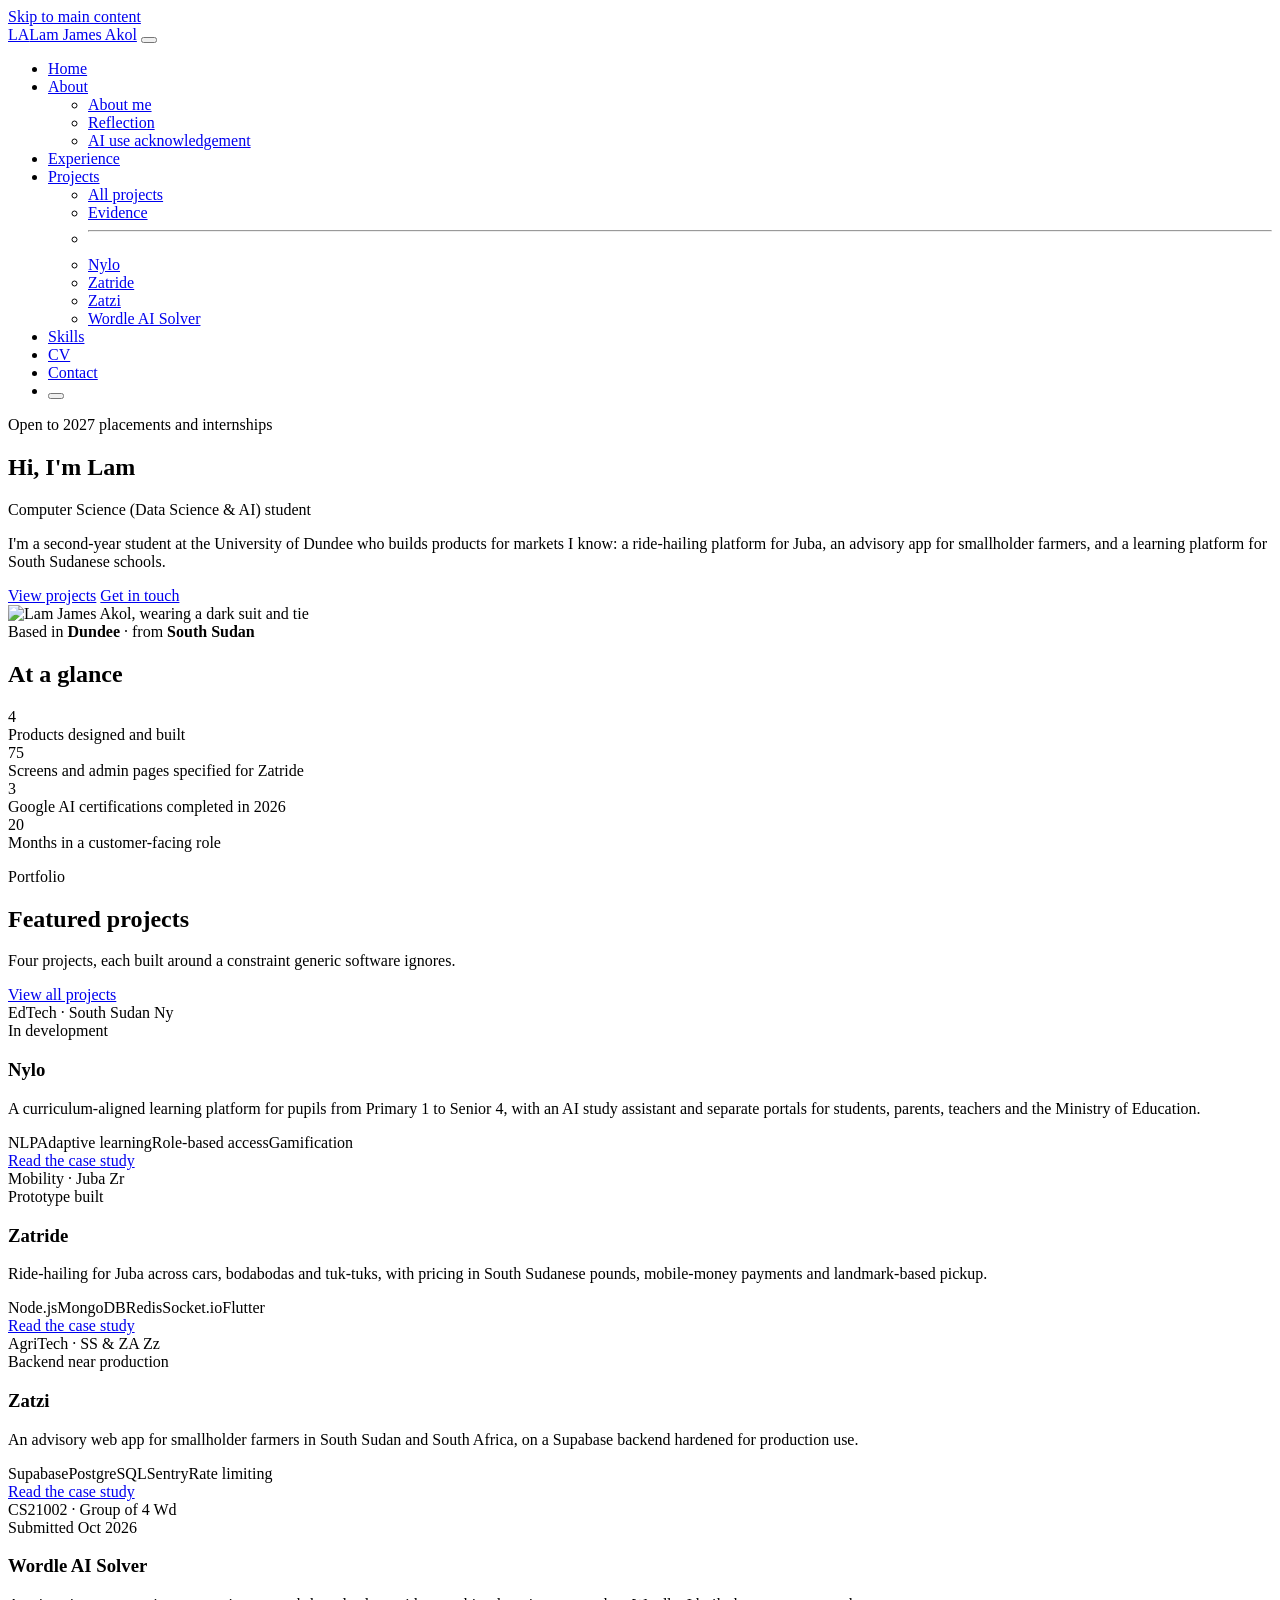
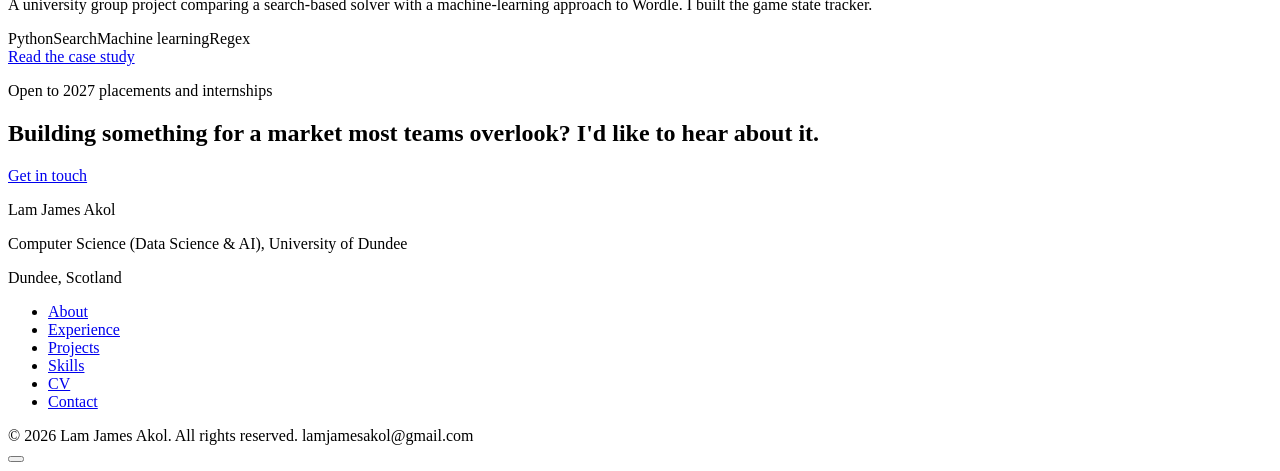
==== index.html @ db1b0ddf "Add home, about, contact and 404 pages Co-Authored-By: Claude Sonnet 5.5 <noreply@anthropic.com> Cla" ====
<!DOCTYPE html>
<html lang="en" data-bs-theme="dark">
<head>
<meta charset="utf-8">
<meta name="viewport" content="width=device-width, initial-scale=1">
<meta name="description" content="Lam James Akol, Computer Science (Data Science and AI) student at the University of Dundee, building software for markets across Africa.">
<meta name="author" content="Lam James Akol">
<title>Lam James Akol | Software for African markets</title>
<script>try{var t=localStorage.getItem('theme');if(t==='light'||t==='dark')document.documentElement.setAttribute('data-bs-theme',t);}catch(e){}</script>
<link rel="icon" href="images/favicon.svg" type="image/svg+xml">
<link rel="preconnect" href="https://fonts.googleapis.com">
<link rel="preconnect" href="https://fonts.gstatic.com" crossorigin>
<link rel="stylesheet" href="https://fonts.googleapis.com/css2?family=Archivo:wght@500;600;700;800&amp;family=Inter:wght@400;500;600&amp;family=JetBrains+Mono:wght@400;500&amp;display=swap">
<link rel="stylesheet" href="vendor/bootstrap/bootstrap.min.css">
<link rel="stylesheet" href="vendor/fontawesome/css/all.min.css">
<link rel="stylesheet" href="css/style.css">
</head>
<body>
<a class="skip-link" href="#main-content">Skip to main content</a>
<div class="visually-hidden" id="themeAnnouncement" aria-live="polite"></div>
<div class="scroll-progress" id="scrollProgress" role="progressbar" aria-label="Page scroll progress" aria-valuemin="0" aria-valuemax="100" aria-valuenow="0"></div>

<header>
  <nav class="navbar navbar-expand-lg fixed-top site-nav" aria-label="Main">
    <div class="container">
      <a class="brand" href="index.html"><span class="brand-mark" aria-hidden="true">LA</span>Lam James Akol</a>
      <button class="navbar-toggler" type="button" data-bs-toggle="collapse" data-bs-target="#mainNav" aria-controls="mainNav" aria-expanded="false" aria-label="Toggle navigation" title="Toggle navigation">
        <i class="fa-solid fa-bars" aria-hidden="true"></i>
      </button>
      <div class="collapse navbar-collapse" id="mainNav">
        <ul class="navbar-nav ms-auto align-items-lg-center gap-lg-1">
          <li class="nav-item"><a class="nav-link active" aria-current="page" href="index.html">Home</a></li>
          <li class="nav-item dropdown">
            <a class="nav-link dropdown-toggle" href="about.html" role="button" data-bs-toggle="dropdown" aria-expanded="false">About</a>
            <ul class="dropdown-menu">
              <li><a class="dropdown-item" href="about.html">About me</a></li>
              <li><a class="dropdown-item" href="about.html#reflection">Reflection</a></li>
              <li><a class="dropdown-item" href="about.html#ai-acknowledgement">AI use acknowledgement</a></li>
            </ul>
          </li>
          <li class="nav-item"><a class="nav-link" href="work-experience.html">Experience</a></li>
          <li class="nav-item dropdown">
            <a class="nav-link dropdown-toggle" href="projects.html" role="button" data-bs-toggle="dropdown" aria-expanded="false">Projects</a>
            <ul class="dropdown-menu">
              <li><a class="dropdown-item" href="projects.html">All projects</a></li>
              <li><a class="dropdown-item" href="projects.html#evidence">Evidence</a></li>
              <li><hr class="dropdown-divider"></li>
            <li><a class="dropdown-item" href="nylo.html">Nylo</a></li>
            <li><a class="dropdown-item" href="zatride.html">Zatride</a></li>
            <li><a class="dropdown-item" href="zatzi.html">Zatzi</a></li>
            <li><a class="dropdown-item" href="wordle-ai-solver.html">Wordle AI Solver</a></li>
            </ul>
          </li>
          <li class="nav-item"><a class="nav-link" href="skills.html">Skills</a></li>
          <li class="nav-item"><a class="nav-link" href="cv.html">CV</a></li>
          <li class="nav-item"><a class="nav-link" href="contact.html">Contact</a></li>
          <li class="nav-item ms-lg-2 mt-2 mt-lg-0">
            <button class="theme-toggle" id="themeToggle" type="button" aria-label="Switch to light mode" title="Switch to light mode"><i class="fa-solid fa-sun" aria-hidden="true"></i></button>
          </li>
        </ul>
      </div>
    </div>
  </nav>
</header>

<main id="main-content">

  <section class="hero">
    <div class="container">
      <div class="row align-items-center">
        <div class="col-lg-7">
          <span class="status-pill"><span class="status-dot" aria-hidden="true"></span>Open to 2027 placements and internships</span>
          <h1>Hi, I'm <span class="text-accent">Lam</span></h1>
          <p class="hero-role" id="typingText" data-phrases='["Computer Science (Data Science &amp; AI) student", "Building software for Africa", "Founder of Zatzi"]'><span class="typing-value">Computer Science (Data Science &amp; AI) student</span><span class="typing-caret" aria-hidden="true"></span></p>
          <p class="lead-custom mb-4">I'm a second-year student at the University of Dundee who builds products for markets I know: a ride-hailing platform for Juba, an advisory app for smallholder farmers, and a learning platform for South Sudanese schools.</p>
          <div class="hero-buttons d-flex flex-wrap gap-3">
            <a class="btn btn-gold" href="projects.html"><i class="fa-solid fa-layer-group me-2" aria-hidden="true"></i>View projects</a>
            <a class="btn btn-line" href="contact.html"><i class="fa-solid fa-envelope me-2" aria-hidden="true"></i>Get in touch</a>
          </div>
        </div>
        <div class="col-lg-5">
          <div class="portrait">
            <img src="images/lam-james-akol.jpg" alt="Lam James Akol, wearing a dark suit and tie" width="640" height="640">
            <div class="portrait-tag">Based in <strong>Dundee</strong> · from <strong>South Sudan</strong></div>
          </div>
        </div>
      </div>
    </div>
  </section>

  <section class="pb-5" aria-labelledby="stats-heading">
    <div class="container">
      <h2 class="visually-hidden" id="stats-heading">At a glance</h2>
      <div class="stats reveal">
        <div class="stat"><div class="stat-number" data-count="4"><span class="value">4</span></div><div class="stat-label">Products designed and built</div></div>
        <div class="stat"><div class="stat-number" data-count="75"><span class="value">75</span></div><div class="stat-label">Screens and admin pages specified for Zatride</div></div>
        <div class="stat"><div class="stat-number" data-count="3"><span class="value">3</span></div><div class="stat-label">Google AI certifications completed in 2026</div></div>
        <div class="stat"><div class="stat-number" data-count="20"><span class="value">20</span></div><div class="stat-label">Months in a customer-facing role</div></div>
      </div>
    </div>
  </section>

  <section class="section">
    <div class="container">
      <div class="section-head d-flex flex-wrap justify-content-between align-items-end gap-3">
        <div>
          <p class="eyebrow">Portfolio</p>
          <h2>Featured projects</h2>
          <p>Four projects, each built around a constraint generic software ignores.</p>
        </div>
        <a class="btn btn-line" href="projects.html">View all projects<i class="fa-solid fa-arrow-right ms-2" aria-hidden="true"></i></a>
      </div>
      <div class="row g-4">
        <div class="col-md-6 project-col reveal" data-category="ai web mobile" data-delay="0">
          <article class="card project-card">
            <div class="project-plate" aria-hidden="true">
              <i class="plate-icon fa-solid fa-graduation-cap"></i>
              <span class="plate-code">EdTech · South Sudan</span>
              <span class="plate-mark">Ny</span>
            </div>
            <div class="card-body">
              <div class="project-meta"><span class="status-pill">In development</span></div>
              <h3 class="card-title">Nylo</h3>
              <p class="card-text">A curriculum-aligned learning platform for pupils from Primary 1 to Senior 4, with an AI study assistant and separate portals for students, parents, teachers and the Ministry of Education.</p>
              <div class="skill-tags"><span class="chip">NLP</span><span class="chip">Adaptive learning</span><span class="chip">Role-based access</span><span class="chip">Gamification</span></div>
              <a class="card-link-arrow stretched-link" href="nylo.html">Read the case study<i class="fa-solid fa-arrow-right" aria-hidden="true"></i></a>
            </div>
          </article>
        </div>
        <div class="col-md-6 project-col reveal" data-category="mobile backend" data-delay="1">
          <article class="card project-card">
            <div class="project-plate" aria-hidden="true">
              <i class="plate-icon fa-solid fa-motorcycle"></i>
              <span class="plate-code">Mobility · Juba</span>
              <span class="plate-mark">Zr</span>
            </div>
            <div class="card-body">
              <div class="project-meta"><span class="status-pill">Prototype built</span></div>
              <h3 class="card-title">Zatride</h3>
              <p class="card-text">Ride-hailing for Juba across cars, bodabodas and tuk-tuks, with pricing in South Sudanese pounds, mobile-money payments and landmark-based pickup.</p>
              <div class="skill-tags"><span class="chip">Node.js</span><span class="chip">MongoDB</span><span class="chip">Redis</span><span class="chip">Socket.io</span><span class="chip">Flutter</span></div>
              <a class="card-link-arrow stretched-link" href="zatride.html">Read the case study<i class="fa-solid fa-arrow-right" aria-hidden="true"></i></a>
            </div>
          </article>
        </div>
        <div class="col-md-6 project-col reveal" data-category="web backend ai" data-delay="0">
          <article class="card project-card">
            <div class="project-plate" aria-hidden="true">
              <i class="plate-icon fa-solid fa-seedling"></i>
              <span class="plate-code">AgriTech · SS &amp; ZA</span>
              <span class="plate-mark">Zz</span>
            </div>
            <div class="card-body">
              <div class="project-meta"><span class="status-pill">Backend near production</span></div>
              <h3 class="card-title">Zatzi</h3>
              <p class="card-text">An advisory web app for smallholder farmers in South Sudan and South Africa, on a Supabase backend hardened for production use.</p>
              <div class="skill-tags"><span class="chip">Supabase</span><span class="chip">PostgreSQL</span><span class="chip">Sentry</span><span class="chip">Rate limiting</span></div>
              <a class="card-link-arrow stretched-link" href="zatzi.html">Read the case study<i class="fa-solid fa-arrow-right" aria-hidden="true"></i></a>
            </div>
          </article>
        </div>
        <div class="col-md-6 project-col reveal" data-category="ai academic" data-delay="1">
          <article class="card project-card">
            <div class="project-plate" aria-hidden="true">
              <i class="plate-icon fa-solid fa-table-cells"></i>
              <span class="plate-code">CS21002 · Group of 4</span>
              <span class="plate-mark">Wd</span>
            </div>
            <div class="card-body">
              <div class="project-meta"><span class="status-pill">Submitted Oct 2026</span></div>
              <h3 class="card-title">Wordle AI Solver</h3>
              <p class="card-text">A university group project comparing a search-based solver with a machine-learning approach to Wordle. I built the game state tracker.</p>
              <div class="skill-tags"><span class="chip">Python</span><span class="chip">Search</span><span class="chip">Machine learning</span><span class="chip">Regex</span></div>
              <a class="card-link-arrow stretched-link" href="wordle-ai-solver.html">Read the case study<i class="fa-solid fa-arrow-right" aria-hidden="true"></i></a>
            </div>
          </article>
        </div>

      </div>
    </div>
  </section>

  <section class="cta-band">
    <div class="container">
      <div class="row align-items-center g-4">
        <div class="col-lg-8">
          <p class="eyebrow">Open to 2027 placements and internships</p>
          <h2 class="mb-0">Building something for a market most teams overlook? I'd like to hear about it.</h2>
        </div>
        <div class="col-lg-4 text-lg-end">
          <a class="btn btn-gold" href="contact.html"><i class="fa-solid fa-paper-plane me-2" aria-hidden="true"></i>Get in touch</a>
        </div>
      </div>
    </div>
  </section>

</main>

<footer class="site-footer">
  <div class="container">
    <div class="row g-4 align-items-start">
      <div class="col-md-5">
        <p class="footer-name mb-1">Lam James Akol</p>
        <p class="text-muted-custom mb-1">Computer Science (Data Science &amp; AI), University of Dundee</p>
        <p class="text-muted-custom mb-0"><i class="fa-solid fa-location-dot me-2" aria-hidden="true"></i>Dundee, Scotland</p>
      </div>
      <div class="col-md-4">
        <ul class="footer-links">
          <li><a href="about.html">About</a></li>
          <li><a href="work-experience.html">Experience</a></li>
          <li><a href="projects.html">Projects</a></li>
          <li><a href="skills.html">Skills</a></li>
          <li><a href="cv.html">CV</a></li>
          <li><a href="contact.html">Contact</a></li>
        </ul>
      </div>
      <div class="col-md-3">
        <div class="social-links justify-content-md-end">
          <a href="https://www.linkedin.com/in/lam-james-akol-zakayo-65b657388/" target="_blank" rel="noopener noreferrer" aria-label="LinkedIn profile" title="LinkedIn"><i class="fa-brands fa-linkedin-in" aria-hidden="true"></i></a>
          <a href="https://github.com/itsnotlambo" target="_blank" rel="noopener noreferrer" aria-label="GitHub profile" title="GitHub"><i class="fa-brands fa-github" aria-hidden="true"></i></a>
          <a href="contact.html" aria-label="Contact page" title="Contact"><i class="fa-solid fa-envelope" aria-hidden="true"></i></a>
        </div>
      </div>
    </div>
    <div class="footer-bottom d-flex flex-wrap justify-content-between gap-2">
      <span>&copy; <span id="year">2026</span> Lam James Akol. All rights reserved.</span>
      <span>lamjamesakol@gmail.com</span>
    </div>
  </div>
</footer>

<button class="back-to-top" id="backToTop" type="button" aria-label="Back to top" title="Back to top"><i class="fa-solid fa-arrow-up" aria-hidden="true"></i></button>

<script src="vendor/bootstrap/bootstrap.bundle.min.js"></script>
<script src="js/main.js"></script>
</body>
</html>
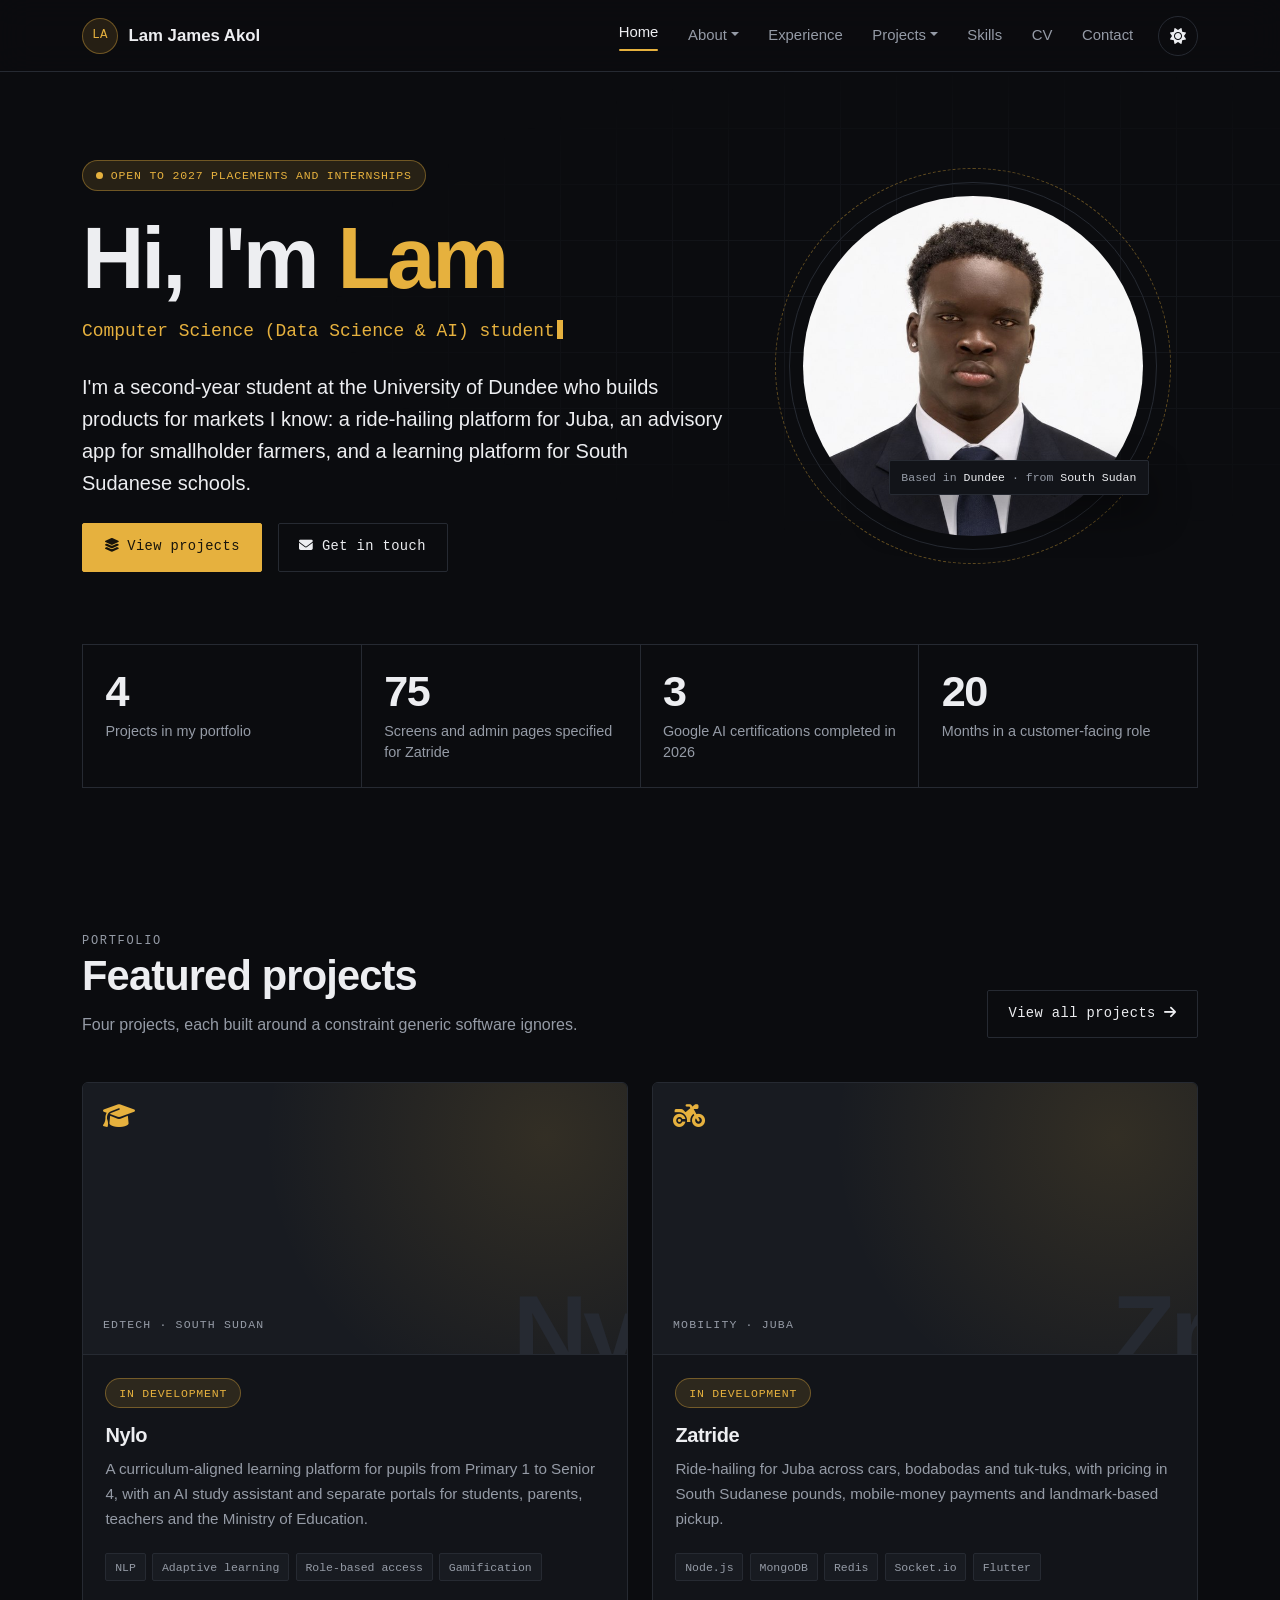
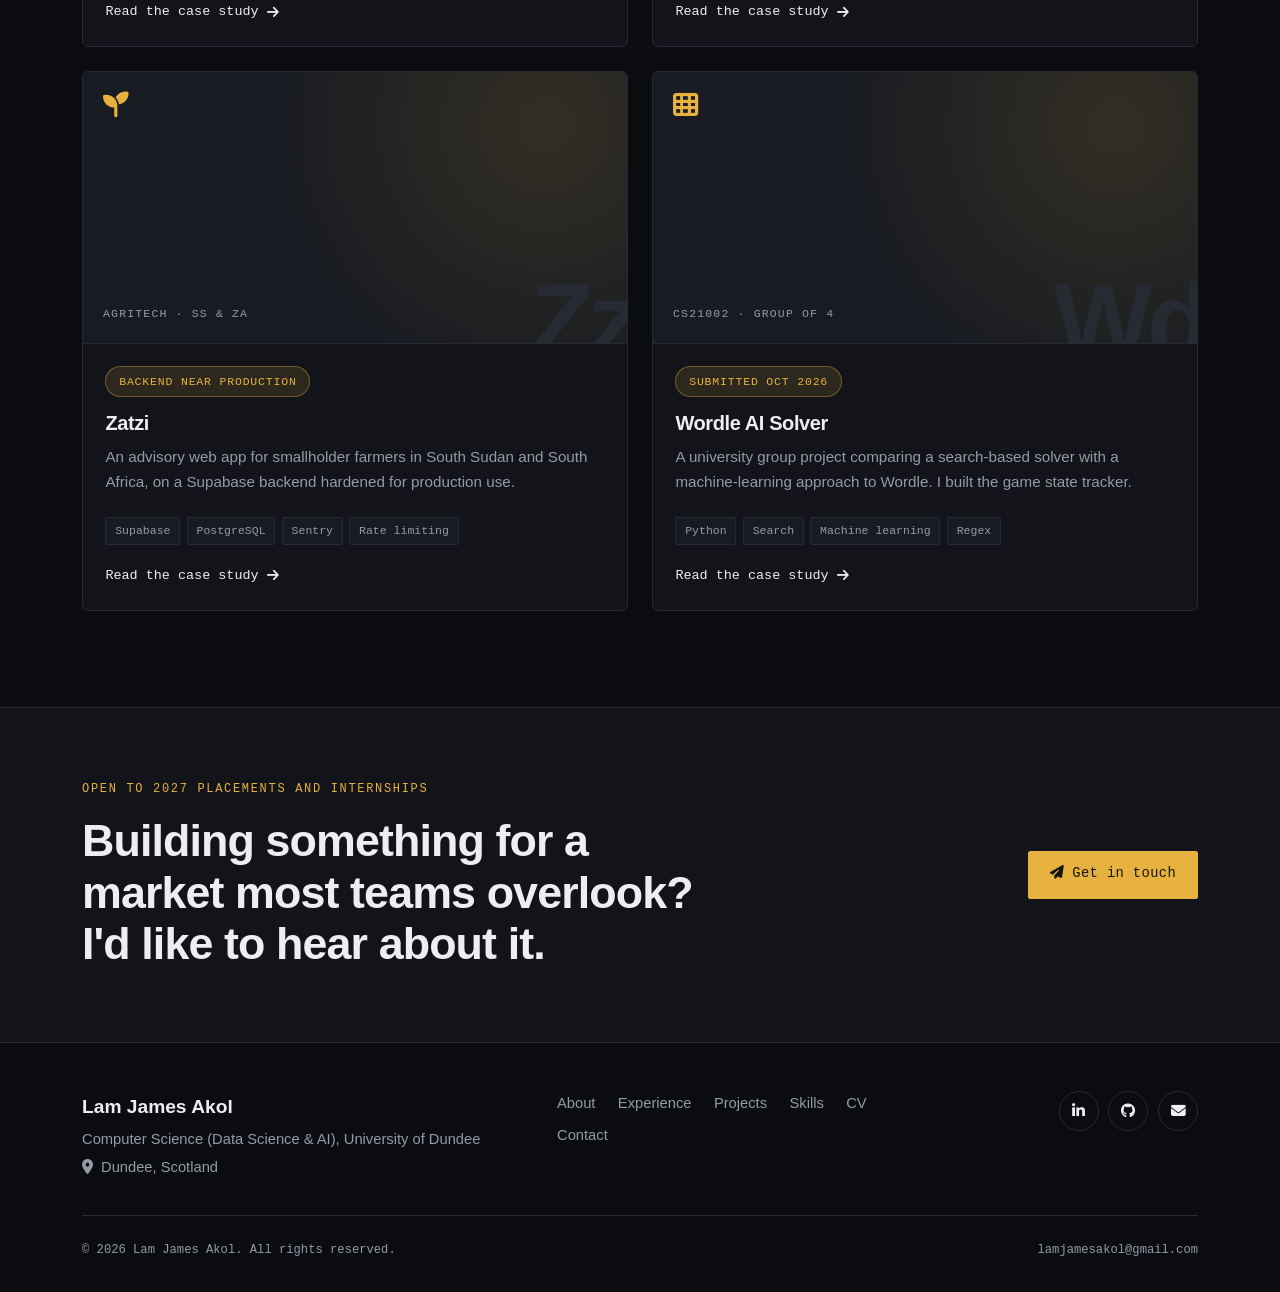
==== commit 6bc9bfd1: "Show Zatride as in development and make status wording consistent across pages Co-Authored-By: Claud" ====
--- a/index.html
+++ b/index.html
@@ -92,7 +92,7 @@
     <div class="container">
       <h2 class="visually-hidden" id="stats-heading">At a glance</h2>
       <div class="stats reveal">
-        <div class="stat"><div class="stat-number" data-count="4"><span class="value">4</span></div><div class="stat-label">Products designed and built</div></div>
+        <div class="stat"><div class="stat-number" data-count="4"><span class="value">4</span></div><div class="stat-label">Projects in my portfolio</div></div>
         <div class="stat"><div class="stat-number" data-count="75"><span class="value">75</span></div><div class="stat-label">Screens and admin pages specified for Zatride</div></div>
         <div class="stat"><div class="stat-number" data-count="3"><span class="value">3</span></div><div class="stat-label">Google AI certifications completed in 2026</div></div>
         <div class="stat"><div class="stat-number" data-count="20"><span class="value">20</span></div><div class="stat-label">Months in a customer-facing role</div></div>
@@ -135,7 +135,7 @@
               <span class="plate-mark">Zr</span>
             </div>
             <div class="card-body">
-              <div class="project-meta"><span class="status-pill">Prototype built</span></div>
+              <div class="project-meta"><span class="status-pill">In development</span></div>
               <h3 class="card-title">Zatride</h3>
               <p class="card-text">Ride-hailing for Juba across cars, bodabodas and tuk-tuks, with pricing in South Sudanese pounds, mobile-money payments and landmark-based pickup.</p>
               <div class="skill-tags"><span class="chip">Node.js</span><span class="chip">MongoDB</span><span class="chip">Redis</span><span class="chip">Socket.io</span><span class="chip">Flutter</span></div>
--- a/css/style.css
+++ b/css/style.css
@@ -0,0 +1,1074 @@
+/* =====================================================================
+   Lam James Akol — Portfolio
+   Shared stylesheet. Builds on Bootstrap 5.3.3 (vendor/bootstrap).
+
+   Contents
+   1.  Design tokens (dark default, light theme)
+   2.  Bootstrap overrides
+   3.  Base and typography
+   4.  Accessibility helpers
+   5.  Navigation
+   6.  Buttons and chips
+   7.  Hero
+   8.  Stats strip
+   9.  Section headings
+   10. Project cards and filter
+   11. Case study pages
+   12. Timeline (work experience)
+   13. Skills
+   14. CV
+   15. Contact
+   16. Footer, back-to-top, scroll progress
+   17. Scroll reveal animation
+   18. Breakpoints
+   19. Reduced motion and print
+   ===================================================================== */
+
+
+/* 1. DESIGN TOKENS ---------------------------------------------------- */
+/* Dark is the default theme. JS sets data-bs-theme on <html>.            */
+:root,
+[data-bs-theme="dark"] {
+  --ink: #0B0C0F;
+  --surface: #121419;
+  --surface-2: #181B21;
+  --line: #262A32;
+  --fg: #EDEEF1;
+  --muted: #959BA6;
+  --accent: #E6B13E;          /* gold, from the star on the South Sudanese flag */
+  --accent-strong: #F0C258;
+  --accent-text: #E6B13E;     /* accent used for small text */
+  --accent-soft: rgba(230, 177, 62, 0.13);
+  --accent-border: rgba(230, 177, 62, 0.38);
+  --on-accent: #17140B;
+  --nav-bg: rgba(11, 12, 15, 0.82);
+  --shadow: 0 18px 40px rgba(0, 0, 0, 0.45);
+
+  --font-display: "Archivo", "Helvetica Neue", Arial, sans-serif;
+  --font-body: "Inter", "Helvetica Neue", Arial, sans-serif;
+  --font-mono: "JetBrains Mono", ui-monospace, "SF Mono", Menlo, Consolas, monospace;
+
+  --space-section: 6rem;
+  --radius-sm: 2px;
+  --radius-md: 6px;
+  --radius-full: 999px;
+  --ease: cubic-bezier(.2, .7, .2, 1);
+  --nav-height: 72px;
+}
+
+[data-bs-theme="light"] {
+  --ink: #F7F6F2;
+  --surface: #FFFFFF;
+  --surface-2: #F0EEE8;
+  --line: #DEDBD2;
+  --fg: #16171B;
+  --muted: #5D626C;
+  --accent: #C8901A;
+  --accent-strong: #B07C10;
+  --accent-text: #8A5F00;     /* darker gold so small text passes contrast on light */
+  --accent-soft: rgba(200, 144, 26, 0.12);
+  --accent-border: rgba(160, 112, 10, 0.42);
+  --on-accent: #17140B;
+  --nav-bg: rgba(247, 246, 242, 0.86);
+  --shadow: 0 16px 34px rgba(30, 28, 20, 0.12);
+}
+
+
+/* 2. BOOTSTRAP OVERRIDES ---------------------------------------------- */
+/* Map Bootstrap's own variables onto the design tokens, so its components
+   (cards, forms, dropdowns, alerts) follow the theme automatically. */
+:root,
+[data-bs-theme="dark"],
+[data-bs-theme="light"] {
+  --bs-body-bg: var(--ink);
+  --bs-body-color: var(--fg);
+  --bs-body-font-family: var(--font-body);
+  --bs-secondary-color: var(--muted);
+  --bs-border-color: var(--line);
+  --bs-emphasis-color: var(--fg);
+  --bs-heading-color: var(--fg);
+  --bs-link-color: var(--fg);
+  --bs-link-color-rgb: inherit;
+  --bs-link-hover-color: var(--accent-text);
+  --bs-tertiary-bg: var(--surface-2);
+  --bs-secondary-bg: var(--surface);
+  --bs-card-bg: var(--surface);
+  --bs-border-radius: var(--radius-md);
+  --bs-focus-ring-color: var(--accent-border);
+}
+
+.card {
+  --bs-card-bg: var(--surface);
+  --bs-card-border-color: var(--line);
+  --bs-card-border-radius: var(--radius-md);
+  --bs-card-color: var(--fg);
+}
+
+.dropdown-menu {
+  --bs-dropdown-bg: var(--surface);
+  --bs-dropdown-border-color: var(--line);
+  --bs-dropdown-link-color: var(--fg);
+  --bs-dropdown-link-hover-bg: var(--accent-soft);
+  --bs-dropdown-link-hover-color: var(--fg);
+  --bs-dropdown-link-active-bg: var(--accent);
+  --bs-dropdown-link-active-color: var(--on-accent);
+  --bs-dropdown-border-radius: var(--radius-md);
+  font-size: .94rem;
+  padding: .4rem;
+}
+.dropdown-item { border-radius: var(--radius-sm); padding: .5rem .8rem; }
+
+.form-control {
+  background: var(--surface-2);
+  border-color: var(--line);
+  color: var(--fg);
+  border-radius: var(--radius-sm);
+}
+.form-control:focus {
+  background: var(--surface-2);
+  color: var(--fg);
+  border-color: var(--accent);
+  box-shadow: 0 0 0 .2rem var(--accent-soft);
+}
+.form-control::placeholder { color: var(--muted); opacity: .8; }
+.form-floating > label { color: var(--muted); }
+.form-floating > .form-control:focus ~ label,
+.form-floating > .form-control:not(:placeholder-shown) ~ label { color: var(--muted); }
+.form-floating > .form-control:focus ~ label::after,
+.form-floating > .form-control:not(:placeholder-shown) ~ label::after { background: transparent; }
+
+.alert-success {
+  --bs-alert-bg: var(--accent-soft);
+  --bs-alert-border-color: var(--accent-border);
+  --bs-alert-color: var(--fg);
+}
+
+
+/* 3. BASE AND TYPOGRAPHY ---------------------------------------------- */
+html { scroll-behavior: smooth; scroll-padding-top: calc(var(--nav-height) + 16px); }
+
+body {
+  background: var(--ink);
+  color: var(--fg);
+  font-family: var(--font-body);
+  font-size: 1rem;
+  line-height: 1.65;
+  -webkit-font-smoothing: antialiased;
+  transition: background-color .25s ease, color .25s ease;
+}
+
+main { padding-top: var(--nav-height); }
+
+h1, h2, h3, h4, .display-font {
+  font-family: var(--font-display);
+  letter-spacing: -0.02em;
+  text-wrap: balance;
+}
+h1 { font-weight: 800; line-height: 1; }
+h2 { font-weight: 700; line-height: 1.15; }
+h3 { font-weight: 600; line-height: 1.25; }
+
+p { max-width: 68ch; }
+a { text-underline-offset: 3px; }
+
+.eyebrow {
+  font-family: var(--font-mono);
+  font-size: .75rem;
+  letter-spacing: .14em;
+  text-transform: uppercase;
+  color: var(--accent-text);
+  margin-bottom: 1rem;
+}
+
+.text-muted-custom { color: var(--muted); }
+.text-accent { color: var(--accent-text); }
+.lead-custom { font-size: clamp(1.05rem, 1.8vw, 1.25rem); line-height: 1.6; }
+.mono { font-family: var(--font-mono); }
+
+.section { padding-block: var(--space-section); }
+.section + .section { border-top: 1px solid var(--line); }
+.bg-surface { background: var(--surface); }
+
+
+/* 4. ACCESSIBILITY HELPERS -------------------------------------------- */
+.skip-link {
+  position: absolute;
+  left: 1rem;
+  top: -100px;
+  z-index: 2000;
+  background: var(--accent);
+  color: var(--on-accent);
+  padding: .6rem 1rem;
+  border-radius: var(--radius-sm);
+  font-weight: 600;
+  text-decoration: none;
+}
+.skip-link:focus { top: 1rem; }
+
+:focus-visible {
+  outline: 2px solid var(--accent);
+  outline-offset: 3px;
+}
+
+
+/* 5. NAVIGATION ------------------------------------------------------- */
+.site-nav {
+  min-height: var(--nav-height);
+  background: var(--nav-bg);
+  backdrop-filter: blur(16px) saturate(140%);
+  -webkit-backdrop-filter: blur(16px) saturate(140%);
+  border-bottom: 1px solid var(--line);
+}
+
+.brand {
+  display: flex;
+  align-items: center;
+  gap: .65rem;
+  font-family: var(--font-display);
+  font-weight: 700;
+  font-size: 1.05rem;
+  color: var(--fg);
+  text-decoration: none;
+}
+.brand:hover { color: var(--fg); }
+.brand-mark {
+  display: inline-grid;
+  place-items: center;
+  width: 36px;
+  height: 36px;
+  border-radius: 50%;
+  border: 1px solid var(--accent-border);
+  background: var(--accent-soft);
+  color: var(--accent-text);
+  font-family: var(--font-mono);
+  font-size: .78rem;
+  font-weight: 500;
+  letter-spacing: .02em;
+}
+
+.site-nav .nav-link {
+  color: var(--muted);
+  font-size: .93rem;
+  font-weight: 500;
+  padding: .5rem .8rem !important;
+  border-radius: var(--radius-sm);
+  transition: color .15s ease;
+}
+.site-nav .nav-link:hover,
+.site-nav .nav-link:focus-visible,
+.site-nav .nav-link.show { color: var(--fg); }
+.site-nav .nav-link.active,
+.site-nav .nav-link[aria-current="page"] { color: var(--fg); }
+.site-nav .nav-link.active::after {
+  content: "";
+  display: block;
+  height: 2px;
+  margin-top: 4px;
+  background: var(--accent);
+  border-radius: 2px;
+}
+
+.navbar-toggler {
+  border-color: var(--line);
+  color: var(--fg);
+  padding: .4rem .6rem;
+}
+.navbar-toggler:focus { box-shadow: 0 0 0 .2rem var(--accent-soft); }
+.navbar-toggler i { font-size: 1.15rem; }
+
+.theme-toggle {
+  display: inline-grid;
+  place-items: center;
+  width: 40px;
+  height: 40px;
+  border-radius: 50%;
+  border: 1px solid var(--line);
+  background: transparent;
+  color: var(--fg);
+  transition: border-color .15s ease, color .15s ease, transform .3s var(--ease);
+}
+.theme-toggle:hover { border-color: var(--accent); color: var(--accent-text); transform: rotate(-18deg); }
+
+
+/* 6. BUTTONS AND CHIPS ------------------------------------------------ */
+.btn-gold,
+.btn-line {
+  font-family: var(--font-mono);
+  font-size: .86rem;
+  letter-spacing: .03em;
+  border-radius: var(--radius-sm);
+  padding: .8rem 1.3rem;
+  transition: background-color .18s ease, border-color .18s ease, color .18s ease, transform .18s var(--ease);
+}
+.btn-gold {
+  background: var(--accent);
+  border: 1px solid var(--accent);
+  color: var(--on-accent);
+  font-weight: 500;
+}
+.btn-gold:hover,
+.btn-gold:focus-visible {
+  background: var(--accent-strong);
+  border-color: var(--accent-strong);
+  color: var(--on-accent);
+  transform: translateY(-2px);
+}
+.btn-line {
+  background: transparent;
+  border: 1px solid var(--line);
+  color: var(--fg);
+}
+.btn-line:hover,
+.btn-line:focus-visible {
+  border-color: var(--accent);
+  color: var(--accent-text);
+  transform: translateY(-2px);
+}
+
+.chip {
+  display: inline-block;
+  font-family: var(--font-mono);
+  font-size: .72rem;
+  color: var(--muted);
+  background: var(--surface-2);
+  border: 1px solid var(--line);
+  border-radius: var(--radius-sm);
+  padding: .22rem .55rem;
+  white-space: nowrap;
+}
+
+.status-pill {
+  display: inline-flex;
+  align-items: center;
+  gap: .5rem;
+  font-family: var(--font-mono);
+  font-size: .72rem;
+  letter-spacing: .07em;
+  text-transform: uppercase;
+  color: var(--accent-text);
+  border: 1px solid var(--accent-border);
+  background: var(--accent-soft);
+  border-radius: var(--radius-full);
+  padding: .3rem .8rem;
+  white-space: nowrap;
+}
+.status-dot {
+  width: 7px;
+  height: 7px;
+  border-radius: 50%;
+  background: var(--accent);
+  flex: none;
+  animation: pulse 2.4s ease-in-out infinite;
+}
+@keyframes pulse {
+  0%, 100% { box-shadow: 0 0 0 0 var(--accent-border); }
+  50% { box-shadow: 0 0 0 6px transparent; }
+}
+
+
+/* 7. HERO ------------------------------------------------------------- */
+.hero {
+  position: relative;
+  padding-block: 5.5rem 4.5rem;
+  overflow: hidden;
+}
+/* A faint survey grid, cropped by a radial mask. Decorative only. */
+.hero::before {
+  content: "";
+  position: absolute;
+  inset: 0;
+  background-image:
+    linear-gradient(var(--line) 1px, transparent 1px),
+    linear-gradient(90deg, var(--line) 1px, transparent 1px);
+  background-size: 56px 56px;
+  -webkit-mask-image: radial-gradient(ellipse 70% 60% at 75% 40%, #000 0%, transparent 70%);
+          mask-image: radial-gradient(ellipse 70% 60% at 75% 40%, #000 0%, transparent 70%);
+  opacity: .55;
+  pointer-events: none;
+}
+.hero > .container { position: relative; }
+
+.hero h1 {
+  font-size: clamp(2.8rem, 7.5vw, 5.4rem);
+  letter-spacing: -0.035em;
+  margin: 1.5rem 0 1rem;
+}
+.hero-role {
+  font-family: var(--font-mono);
+  font-size: clamp(.95rem, 1.6vw, 1.12rem);
+  color: var(--accent-text);
+  min-height: 1.7em;
+  margin-bottom: 1.5rem;
+}
+.typing-caret {
+  display: inline-block;
+  width: .55ch;
+  height: 1.1em;
+  margin-left: 2px;
+  vertical-align: -0.18em;
+  background: var(--accent);
+  animation: blink 1s steps(1) infinite;
+}
+@keyframes blink { 50% { opacity: 0; } }
+
+.portrait {
+  position: relative;
+  width: min(340px, 100%);
+  aspect-ratio: 1;
+  margin-inline: auto;
+}
+.portrait img {
+  width: 100%;
+  height: 100%;
+  object-fit: cover;
+  border-radius: 50%;
+  position: relative;
+  z-index: 1;
+}
+.portrait::before,
+.portrait::after {
+  content: "";
+  position: absolute;
+  border-radius: 50%;
+  pointer-events: none;
+}
+.portrait::before { inset: -14px; border: 1px solid var(--line); }
+.portrait::after {
+  inset: -28px;
+  border: 1px dashed var(--accent-border);
+  animation: orbit 60s linear infinite;
+}
+@keyframes orbit { to { transform: rotate(360deg); } }
+
+.portrait-tag {
+  position: absolute;
+  z-index: 2;
+  right: -6px;
+  bottom: 12%;
+  background: var(--surface);
+  border: 1px solid var(--line);
+  border-radius: var(--radius-sm);
+  padding: .45rem .7rem;
+  font-family: var(--font-mono);
+  font-size: .72rem;
+  color: var(--muted);
+  box-shadow: var(--shadow);
+}
+.portrait-tag strong { color: var(--fg); font-weight: 500; }
+
+
+/* 8. STATS STRIP ------------------------------------------------------ */
+.stats {
+  display: grid;
+  grid-template-columns: repeat(4, minmax(0, 1fr));
+  border: 1px solid var(--line);
+  background: var(--line);
+  gap: 1px;
+}
+.stat { background: var(--ink); padding: 1.6rem 1.4rem; }
+.stat-number {
+  font-family: var(--font-display);
+  font-weight: 800;
+  font-size: clamp(2rem, 4vw, 2.7rem);
+  letter-spacing: -0.03em;
+  line-height: 1;
+  font-variant-numeric: tabular-nums;
+}
+.stat-number .suffix { color: var(--accent-text); }
+.stat-label { color: var(--muted); font-size: .9rem; margin-top: .5rem; line-height: 1.4; }
+
+
+/* 9. SECTION HEADINGS ------------------------------------------------- */
+.section-head { margin-bottom: 2.75rem; }
+.section-head h2 { font-size: clamp(1.8rem, 4vw, 2.6rem); margin-bottom: .75rem; }
+.section-head p { color: var(--muted); margin-bottom: 0; }
+
+.page-head { padding-block: 4.5rem 3rem; border-bottom: 1px solid var(--line); }
+.page-head h1 { font-size: clamp(2.4rem, 6vw, 4rem); margin-bottom: 1rem; }
+.page-head p { color: var(--muted); font-size: 1.1rem; margin-bottom: 0; }
+
+.breadcrumb {
+  --bs-breadcrumb-divider-color: var(--muted);
+  --bs-breadcrumb-item-active-color: var(--muted);
+  font-family: var(--font-mono);
+  font-size: .78rem;
+  margin-bottom: 1.25rem;
+}
+.breadcrumb a { color: var(--muted); text-decoration: none; }
+.breadcrumb a:hover { color: var(--accent-text); }
+
+
+/* 10. PROJECT CARDS AND FILTER ---------------------------------------- */
+/* One repeatable pattern: copy a .col block in projects.html to add a project. */
+.project-card {
+  height: 100%;
+  background: var(--surface);
+  border: 1px solid var(--line);
+  border-radius: var(--radius-md);
+  overflow: hidden;
+  transition: transform .3s var(--ease), border-color .3s ease, box-shadow .3s ease;
+}
+.project-card:hover,
+.project-card:focus-within {
+  transform: translateY(-6px);
+  border-color: var(--accent-border);
+  box-shadow: var(--shadow);
+}
+
+/* Visual header: a typographic plate in place of a screenshot. */
+.project-plate {
+  position: relative;
+  aspect-ratio: 16 / 8;
+  max-width: 100%;
+  padding: 1.25rem;
+  display: flex;
+  flex-direction: column;
+  justify-content: space-between;
+  background:
+    radial-gradient(circle at 85% 20%, var(--accent-soft), transparent 55%),
+    var(--surface-2);
+  border-bottom: 1px solid var(--line);
+  overflow: hidden;
+}
+.project-plate .plate-icon {
+  font-size: 1.6rem;
+  color: var(--accent-text);
+}
+.project-plate .plate-code {
+  font-family: var(--font-mono);
+  font-size: .72rem;
+  letter-spacing: .1em;
+  text-transform: uppercase;
+  color: var(--muted);
+}
+.project-plate .plate-mark {
+  position: absolute;
+  right: -0.08em;
+  bottom: -0.28em;
+  font-family: var(--font-display);
+  font-weight: 800;
+  font-size: 6.5rem;
+  line-height: 1;
+  letter-spacing: -0.05em;
+  color: var(--line);
+  user-select: none;
+}
+
+.project-card .card-body { padding: 1.4rem; display: flex; flex-direction: column; }
+.project-card .card-title { font-size: 1.25rem; margin-bottom: .5rem; }
+.project-card .card-text { color: var(--muted); font-size: .95rem; }
+.project-meta { display: flex; flex-wrap: wrap; gap: .5rem; align-items: center; margin-bottom: .9rem; }
+.skill-tags { display: flex; flex-wrap: wrap; gap: .4rem; margin: .4rem 0 1.25rem; }
+.card-link-arrow {
+  margin-top: auto;
+  font-family: var(--font-mono);
+  font-size: .84rem;
+  color: var(--fg);
+  text-decoration: none;
+  display: inline-flex;
+  align-items: center;
+  gap: .5rem;
+}
+.card-link-arrow i { transition: transform .2s var(--ease); }
+.card-link-arrow:hover { color: var(--accent-text); }
+.card-link-arrow:hover i { transform: translateX(4px); }
+/* Make the whole card clickable from its main link. */
+.stretched-wrap { position: relative; }
+
+.filter-bar { display: flex; flex-wrap: wrap; gap: .5rem; margin-bottom: 2rem; }
+.filter-btn {
+  font-family: var(--font-mono);
+  font-size: .8rem;
+  border: 1px solid var(--line);
+  background: transparent;
+  color: var(--muted);
+  border-radius: var(--radius-full);
+  padding: .4rem 1rem;
+  transition: all .15s ease;
+}
+.filter-btn:hover { color: var(--fg); border-color: var(--accent-border); }
+.filter-btn[aria-pressed="true"] { background: var(--accent); border-color: var(--accent); color: var(--on-accent); }
+.project-col.is-hidden { display: none; }
+
+
+/* 11. CASE STUDY PAGES ------------------------------------------------ */
+.case-facts {
+  border: 1px solid var(--line);
+  border-radius: var(--radius-md);
+  background: var(--surface);
+  padding: 1.5rem;
+  position: sticky;
+  top: calc(var(--nav-height) + 24px);
+}
+.case-facts dt {
+  font-family: var(--font-mono);
+  font-size: .7rem;
+  letter-spacing: .12em;
+  text-transform: uppercase;
+  color: var(--accent-text);
+  margin-top: 1.1rem;
+}
+.case-facts dt:first-child { margin-top: 0; }
+.case-facts dd { margin: .25rem 0 0; font-size: .95rem; }
+
+.case-body h2 { font-size: 1.6rem; margin: 3rem 0 1rem; }
+.case-body h2:first-child { margin-top: 0; }
+.case-body ul { padding-left: 1.2rem; }
+.case-body li { margin-bottom: .5rem; max-width: 66ch; }
+.case-body li::marker { color: var(--accent-text); }
+
+.callout {
+  border-left: 3px solid var(--accent);
+  background: var(--accent-soft);
+  padding: 1rem 1.25rem;
+  border-radius: 0 var(--radius-sm) var(--radius-sm) 0;
+  margin: 1.5rem 0;
+}
+.callout p:last-child { margin-bottom: 0; }
+
+.spec-table { width: 100%; border-collapse: collapse; font-size: .95rem; }
+.spec-table th,
+.spec-table td { padding: .75rem .9rem; border-bottom: 1px solid var(--line); text-align: left; vertical-align: top; }
+.spec-table th {
+  font-family: var(--font-mono);
+  font-size: .72rem;
+  letter-spacing: .1em;
+  text-transform: uppercase;
+  color: var(--muted);
+  font-weight: 500;
+}
+.table-scroll { overflow-x: auto; }
+
+.case-nav {
+  display: grid;
+  grid-template-columns: 1fr 1fr;
+  gap: 1px;
+  background: var(--line);
+  border: 1px solid var(--line);
+}
+.case-nav a {
+  background: var(--ink);
+  padding: 1.4rem;
+  text-decoration: none;
+  color: var(--fg);
+  transition: background-color .15s ease;
+}
+.case-nav a:hover { background: var(--surface); }
+.case-nav .dir { font-family: var(--font-mono); font-size: .72rem; color: var(--muted); letter-spacing: .1em; text-transform: uppercase; }
+.case-nav .ttl { font-family: var(--font-display); font-weight: 600; font-size: 1.15rem; margin-top: .25rem; }
+.case-nav a:last-child { text-align: right; }
+
+
+/* 12. TIMELINE -------------------------------------------------------- */
+.timeline { position: relative; padding-left: 2rem; }
+.timeline::before {
+  content: "";
+  position: absolute;
+  left: 6px;
+  top: .6rem;
+  bottom: .6rem;
+  width: 1px;
+  background: var(--line);
+}
+.timeline-item { position: relative; padding-bottom: 3rem; }
+.timeline-item:last-child { padding-bottom: 0; }
+.timeline-item::before {
+  content: "";
+  position: absolute;
+  left: calc(-2rem + 1px);
+  top: .45rem;
+  width: 11px;
+  height: 11px;
+  border-radius: 50%;
+  background: var(--ink);
+  border: 2px solid var(--accent);
+}
+.timeline-date {
+  font-family: var(--font-mono);
+  font-size: .78rem;
+  color: var(--accent-text);
+  letter-spacing: .04em;
+}
+.timeline-item h3 { font-size: 1.35rem; margin: .35rem 0 .2rem; }
+.timeline-org { color: var(--muted); margin-bottom: .9rem; }
+.timeline-item ul { padding-left: 1.1rem; color: var(--fg); }
+.timeline-item li { margin-bottom: .45rem; }
+.timeline-item li::marker { color: var(--accent-text); }
+
+
+/* 13. SKILLS ---------------------------------------------------------- */
+.skill-card {
+  height: 100%;
+  border: 1px solid var(--line);
+  border-radius: var(--radius-md);
+  background: var(--surface);
+  padding: 1.5rem;
+}
+.skill-card h3 { font-size: 1.15rem; display: flex; align-items: center; gap: .65rem; margin-bottom: 1.1rem; }
+.skill-card h3 i { color: var(--accent-text); font-size: 1rem; }
+.skill-list { list-style: none; padding: 0; margin: 0; }
+.skill-list li {
+  display: flex;
+  justify-content: space-between;
+  align-items: baseline;
+  gap: 1rem;
+  padding: .55rem 0;
+  border-bottom: 1px solid var(--line);
+  font-size: .95rem;
+}
+.skill-list li:last-child { border-bottom: 0; }
+
+/* Level meter: three segments rather than a fake percentage. */
+.level { display: inline-flex; gap: 3px; flex: none; align-items: center; }
+.level span { width: 16px; height: 6px; border-radius: 1px; background: var(--line); }
+.level[data-level="1"] span:nth-child(-n+1),
+.level[data-level="2"] span:nth-child(-n+2),
+.level[data-level="3"] span:nth-child(-n+3) { background: var(--accent); }
+
+.level-key { display: flex; flex-wrap: wrap; gap: 1.5rem; font-family: var(--font-mono); font-size: .78rem; color: var(--muted); }
+.level-key > div { display: flex; align-items: center; gap: .6rem; }
+
+.transfer-row {
+  display: grid;
+  grid-template-columns: 220px minmax(0, 1fr);
+  gap: 1.5rem;
+  padding: 1.25rem 0;
+  border-bottom: 1px solid var(--line);
+}
+.transfer-row:first-child { border-top: 1px solid var(--line); }
+.transfer-row h3 { font-size: 1.05rem; margin: 0; }
+.transfer-row p { margin: 0; color: var(--muted); }
+
+
+/* 14. CV -------------------------------------------------------------- */
+.cv-sheet {
+  background: var(--surface);
+  border: 1px solid var(--line);
+  border-radius: var(--radius-md);
+  padding: clamp(1.5rem, 4vw, 3.25rem);
+}
+.cv-sheet h2 {
+  font-family: var(--font-mono);
+  font-size: .76rem;
+  letter-spacing: .14em;
+  text-transform: uppercase;
+  color: var(--accent-text);
+  font-weight: 500;
+  border-bottom: 1px solid var(--line);
+  padding-bottom: .6rem;
+  margin: 2.25rem 0 1.1rem;
+}
+.cv-sheet h2:first-of-type { margin-top: 1.75rem; }
+.cv-entry { margin-bottom: 1.25rem; }
+.cv-entry-head { display: flex; justify-content: space-between; gap: 1rem; flex-wrap: wrap; }
+.cv-entry-head h3 { font-size: 1.05rem; margin: 0; }
+.cv-entry-head .when { font-family: var(--font-mono); font-size: .78rem; color: var(--muted); }
+.cv-entry .org { color: var(--muted); font-size: .93rem; margin-bottom: .4rem; }
+.cv-entry ul { padding-left: 1.1rem; margin-bottom: 0; font-size: .95rem; }
+.cv-entry li { margin-bottom: .3rem; }
+.cv-contact { display: flex; flex-wrap: wrap; gap: .4rem 1.4rem; font-family: var(--font-mono); font-size: .82rem; color: var(--muted); }
+.cv-contact a { color: var(--muted); }
+
+
+/* 15. CONTACT --------------------------------------------------------- */
+.contact-method {
+  display: flex;
+  gap: 1rem;
+  align-items: flex-start;
+  padding: 1.2rem 0;
+  border-bottom: 1px solid var(--line);
+}
+.contact-method:first-child { border-top: 1px solid var(--line); }
+.contact-icon {
+  width: 42px;
+  height: 42px;
+  flex: none;
+  display: grid;
+  place-items: center;
+  border-radius: 50%;
+  border: 1px solid var(--accent-border);
+  background: var(--accent-soft);
+  color: var(--accent-text);
+}
+.contact-method .label { font-family: var(--font-mono); font-size: .72rem; letter-spacing: .1em; text-transform: uppercase; color: var(--muted); }
+.contact-method .value { word-break: break-word; }
+.copy-btn {
+  font-family: var(--font-mono);
+  font-size: .72rem;
+  border: 1px solid var(--line);
+  background: transparent;
+  color: var(--muted);
+  border-radius: var(--radius-sm);
+  padding: .15rem .55rem;
+  margin-left: .5rem;
+}
+.copy-btn:hover { color: var(--accent-text); border-color: var(--accent); }
+
+.form-panel {
+  background: var(--surface);
+  border: 1px solid var(--line);
+  border-radius: var(--radius-md);
+  padding: clamp(1.25rem, 3vw, 2.25rem);
+}
+
+
+/* 16. FOOTER, BACK-TO-TOP, SCROLL PROGRESS ---------------------------- */
+.cta-band {
+  background: var(--surface);
+  border-top: 1px solid var(--line);
+  padding-block: 4.5rem;
+}
+.cta-band h2 { font-size: clamp(1.8rem, 4.5vw, 2.8rem); }
+
+.site-footer {
+  border-top: 1px solid var(--line);
+  padding-block: 3rem 2rem;
+  font-size: .92rem;
+}
+.site-footer .footer-name { font-family: var(--font-display); font-weight: 700; font-size: 1.2rem; }
+.footer-links { list-style: none; padding: 0; margin: 0; display: flex; flex-wrap: wrap; gap: .5rem 1.4rem; }
+.footer-links a { color: var(--muted); text-decoration: none; }
+.footer-links a:hover { color: var(--accent-text); }
+.social-links { display: flex; gap: .6rem; }
+.social-links a {
+  width: 40px;
+  height: 40px;
+  display: grid;
+  place-items: center;
+  border: 1px solid var(--line);
+  border-radius: 50%;
+  color: var(--fg);
+  text-decoration: none;
+  transition: border-color .15s ease, color .15s ease;
+}
+.social-links a:hover { border-color: var(--accent); color: var(--accent-text); }
+.footer-bottom {
+  border-top: 1px solid var(--line);
+  margin-top: 2.25rem;
+  padding-top: 1.5rem;
+  font-family: var(--font-mono);
+  font-size: .76rem;
+  color: var(--muted);
+}
+
+.back-to-top {
+  position: fixed;
+  right: max(1.25rem, env(safe-area-inset-right, 0px));
+  bottom: max(1.25rem, env(safe-area-inset-bottom, 0px));
+  z-index: 1030;
+  width: 46px;
+  height: 46px;
+  border-radius: 50%;
+  border: 1px solid var(--accent-border);
+  background: var(--surface);
+  color: var(--accent-text);
+  box-shadow: var(--shadow);
+  opacity: 0;
+  visibility: hidden;
+  transform: translateY(12px);
+  transition: opacity .25s ease, transform .25s var(--ease), visibility .25s;
+}
+.back-to-top.is-visible { opacity: 1; visibility: visible; transform: none; }
+.back-to-top:hover { background: var(--accent); color: var(--on-accent); }
+
+.scroll-progress {
+  position: fixed;
+  top: 0;
+  left: 0;
+  height: 2px;
+  width: 100%;
+  transform-origin: 0 50%;
+  transform: scaleX(0);
+  background: var(--accent);
+  z-index: 1040;
+}
+
+
+/* 17. SCROLL REVEAL --------------------------------------------------- */
+/* Content is fully visible without JavaScript. The hidden starting state
+   only applies once main.js has added .js-reveal to <html>. */
+.js-reveal .reveal {
+  opacity: 0;
+  transform: translateY(22px);
+  transition: opacity .7s var(--ease), transform .7s var(--ease);
+}
+.js-reveal .reveal.is-visible { opacity: 1; transform: none; }
+.js-reveal .reveal[data-delay="1"] { transition-delay: .08s; }
+.js-reveal .reveal[data-delay="2"] { transition-delay: .16s; }
+.js-reveal .reveal[data-delay="3"] { transition-delay: .24s; }
+
+
+/* 18. BREAKPOINTS ----------------------------------------------------- */
+/* Large desktop down to 1199px */
+@media (max-width: 1199.98px) {
+  .portrait { width: min(300px, 100%); }
+}
+
+/* Tablet: navbar collapses at Bootstrap's lg breakpoint */
+@media (max-width: 991.98px) {
+  :root { --space-section: 4.5rem; }
+  .site-nav .navbar-collapse {
+    border-top: 1px solid var(--line);
+    margin-top: .75rem;
+    padding-block: .75rem 1rem;
+  }
+  .site-nav .nav-link.active::after { display: none; }
+  .site-nav .nav-link.active { color: var(--accent-text); }
+  .hero { padding-block: 3.5rem 3.5rem; }
+  .portrait { margin-top: 2.5rem; width: min(260px, 80%); }
+  .stats { grid-template-columns: repeat(2, minmax(0, 1fr)); }
+  .case-facts { position: static; margin-bottom: 2.5rem; }
+}
+
+/* Small tablet */
+@media (max-width: 767.98px) {
+  .transfer-row { grid-template-columns: 1fr; gap: .4rem; }
+  .case-nav { grid-template-columns: 1fr; }
+  .case-nav a:last-child { text-align: left; }
+  .page-head { padding-block: 3rem 2.25rem; }
+  .portrait-tag { right: 0; }
+}
+
+/* Phone */
+@media (max-width: 575.98px) {
+  :root { --space-section: 3.5rem; }
+  .hero h1 { font-size: 2.6rem; }
+  .hero-buttons .btn { width: 100%; }
+  .stat { padding: 1.2rem 1rem; }
+  .project-plate .plate-mark { font-size: 5rem; }
+}
+
+
+/* 19. REDUCED MOTION AND PRINT ---------------------------------------- */
+@media (prefers-reduced-motion: reduce) {
+  html { scroll-behavior: auto; }
+  *, *::before, *::after {
+    animation-duration: .001ms !important;
+    animation-iteration-count: 1 !important;
+    transition-duration: .001ms !important;
+  }
+  .js-reveal .reveal { opacity: 1; transform: none; }
+}
+
+@media print {
+  .site-nav, .site-footer, .back-to-top, .scroll-progress, .theme-toggle, .cta-band, .skip-link { display: none !important; }
+  main { padding-top: 0; }
+  body { background: #fff; color: #000; }
+  .cv-sheet { border: 0; padding: 0; }
+}
+
+
+/* 20. DIAGRAMS (evidence and case studies) ----------------------------- */
+.diagram { margin: 2rem 0; }
+.diagram-frame {
+  background: var(--surface);
+  border: 1px solid var(--line);
+  border-radius: var(--radius-md);
+  padding: clamp(.75rem, 2vw, 1.5rem);
+  overflow-x: auto;
+}
+.diagram svg { display: block; width: 100%; min-width: 560px; height: auto; color: var(--fg); }
+.diagram figcaption { color: var(--muted); font-size: .9rem; margin-top: .75rem; max-width: 68ch; }
+.dg-box { fill: var(--surface-2); stroke: var(--line); stroke-width: 1.5; }
+.dg-box.hl { stroke: var(--accent); fill: var(--accent-soft); }
+.dg-box.ext { fill: none; stroke: var(--muted); stroke-dasharray: 5 4; }
+.dg-title { fill: var(--fg); font: 600 13px var(--font-body); }
+.dg-sub { fill: var(--muted); font: 400 11px var(--font-mono); }
+.dg-line { stroke: var(--muted); stroke-width: 1.5; fill: none; }
+.dg-line.hl { stroke: var(--accent); stroke-width: 2; }
+.dg-label { fill: var(--muted); font: 500 11px var(--font-mono); }
+.dg-label.hl { fill: var(--accent-text); }
+.dg-head { fill: var(--muted); }
+.dg-head.hl { fill: var(--accent); }
+
+.evidence-note {
+  border: 1px solid var(--line);
+  border-radius: var(--radius-md);
+  padding: 1.25rem 1.5rem;
+  background: var(--surface);
+}
+.evidence-note dt { font-family: var(--font-mono); font-size: .72rem; letter-spacing: .1em; text-transform: uppercase; color: var(--accent-text); }
+.evidence-note dd { margin: .2rem 0 1rem; }
+.evidence-note dd:last-child { margin-bottom: 0; }
+
+
+/* 21. CERTIFICATES ------------------------------------------------------ */
+.cert-card {
+  height: 100%;
+  display: flex;
+  flex-direction: column;
+  border: 1px solid var(--line);
+  border-radius: var(--radius-md);
+  background: var(--surface);
+  overflow: hidden;
+  transition: border-color .2s ease, transform .2s ease;
+}
+.cert-card:hover { border-color: var(--accent-border); transform: translateY(-3px); }
+.cert-thumb {
+  position: relative;
+  display: block;
+  width: 100%;
+  padding: 0;
+  border: 0;
+  border-bottom: 1px solid var(--line);
+  background: #fff;
+  cursor: zoom-in;
+  line-height: 0;
+}
+.cert-thumb img { width: 100%; height: auto; display: block; }
+.cert-zoom {
+  position: absolute;
+  inset: auto 0 0 0;
+  display: flex;
+  align-items: center;
+  justify-content: center;
+  gap: .5rem;
+  padding: .6rem;
+  line-height: 1.2;
+  font-family: var(--font-mono);
+  font-size: .72rem;
+  letter-spacing: .06em;
+  text-transform: uppercase;
+  color: #fff;
+  background: rgba(11, 12, 15, .82);
+  opacity: 0;
+  transform: translateY(100%);
+  transition: opacity .2s ease, transform .2s ease;
+}
+.cert-thumb:hover .cert-zoom,
+.cert-thumb:focus-visible .cert-zoom { opacity: 1; transform: none; }
+.cert-thumb:focus-visible { outline: 2px solid var(--accent); outline-offset: -2px; }
+.cert-body { display: flex; flex-direction: column; flex: 1; padding: 1.25rem 1.35rem 1.4rem; }
+.cert-body h3 { font-size: 1.15rem; margin-bottom: .5rem; }
+.cert-meta {
+  margin: 0 0 .5rem;
+  font-size: .72rem;
+  letter-spacing: .06em;
+  text-transform: uppercase;
+  color: var(--accent-text);
+}
+.cert-blurb { color: var(--muted); font-size: .92rem; margin-bottom: .9rem; }
+.cert-count { display: flex; flex-wrap: wrap; gap: .4rem; margin-bottom: 1.1rem; }
+.cert-pill {
+  padding: .15rem .6rem;
+  border: 1px solid var(--accent-border);
+  border-radius: var(--radius-full);
+  background: var(--accent-soft);
+  font-family: var(--font-mono);
+  font-size: .7rem;
+  color: var(--accent-text);
+}
+.cert-verify { margin-top: auto; font-size: .9rem; font-weight: 600; text-decoration: none; }
+.cert-verify:hover { text-decoration: underline; }
+.cert-modal .modal-content { background: var(--surface); border: 1px solid var(--line); }
+.cert-modal .modal-header { border-bottom-color: var(--line); }
+.cert-modal .btn-close { filter: var(--close-filter, invert(1)); }
+[data-bs-theme="light"] .cert-modal .btn-close { filter: none; }
+.cert-full { border: 1px solid var(--line); border-radius: var(--radius-md); background: #fff; }
+.cert-topics { padding-left: 1.2rem; margin-bottom: 1.25rem; color: var(--muted); font-size: .92rem; }
+.cert-topics li { margin-bottom: .3rem; }
+
+@media (prefers-reduced-motion: reduce) {
+  .cert-card, .cert-zoom { transition: none; }
+  .cert-card:hover { transform: none; }
+}
